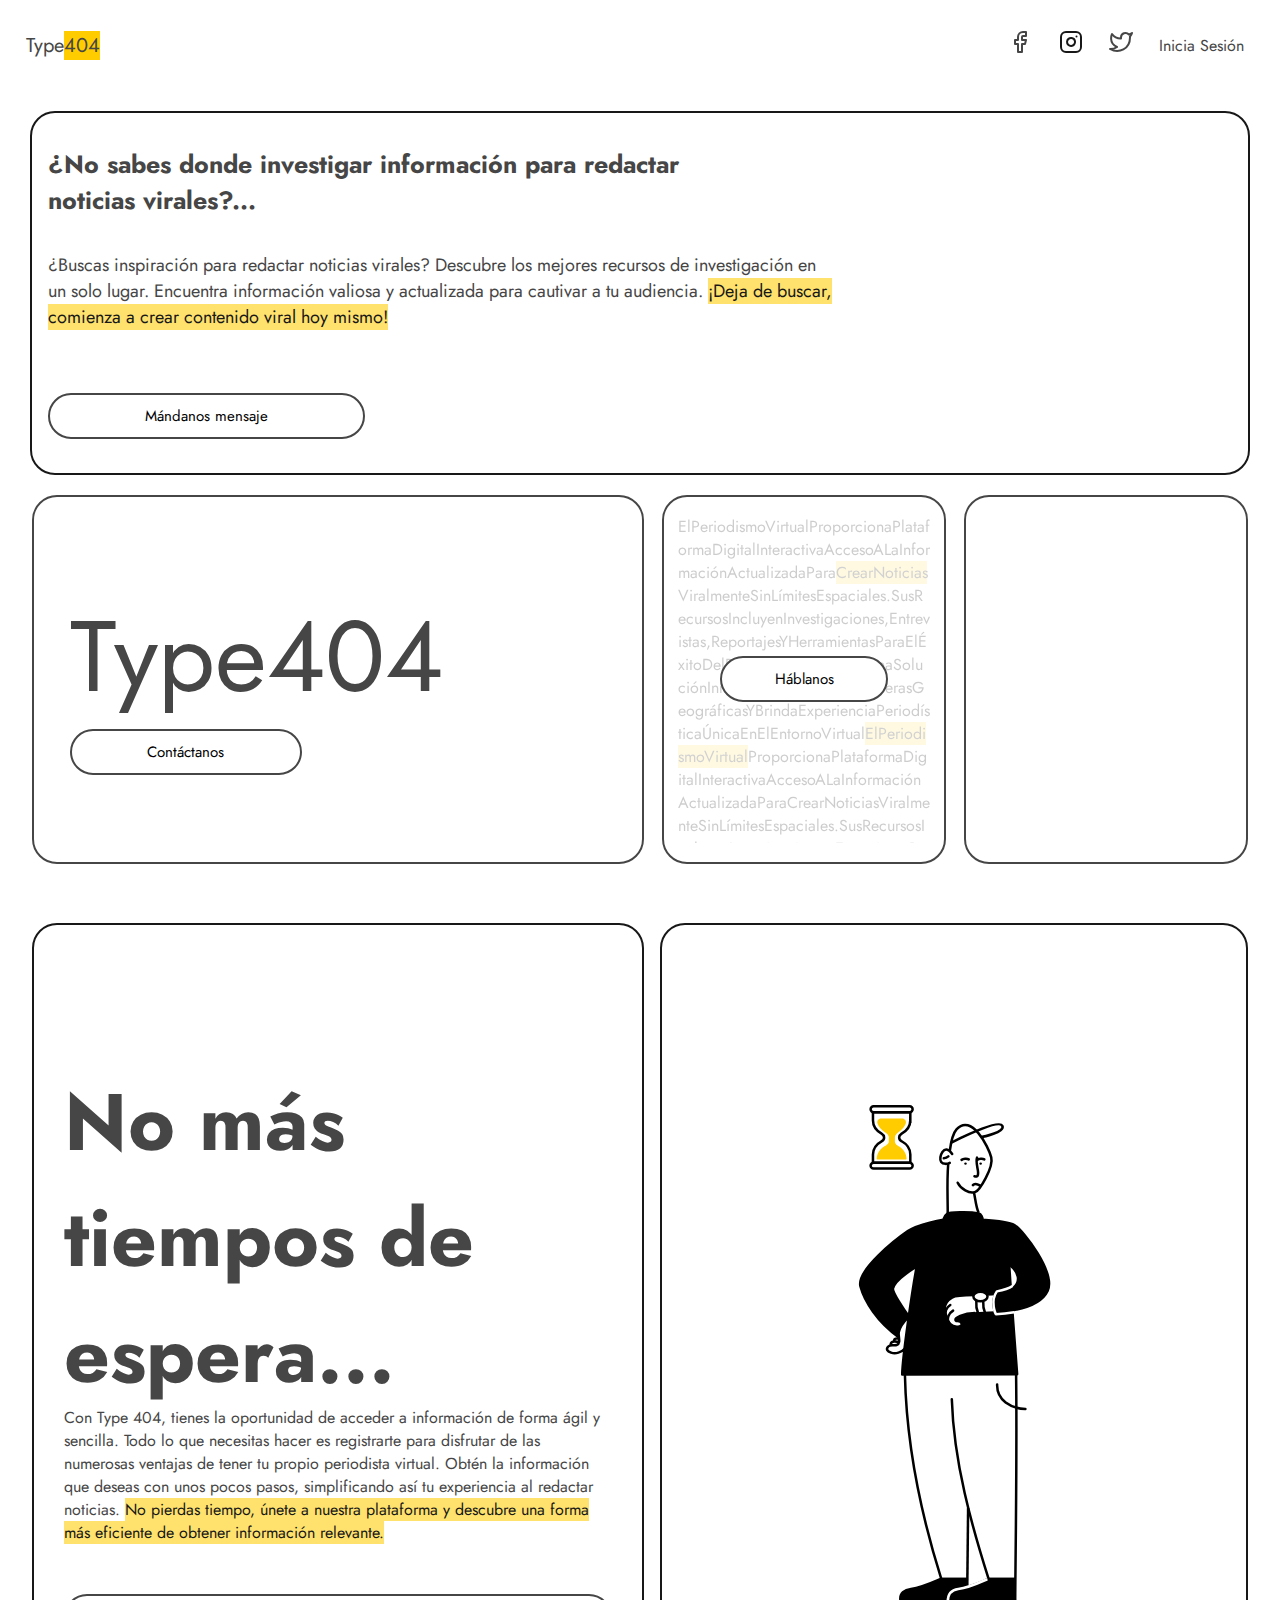
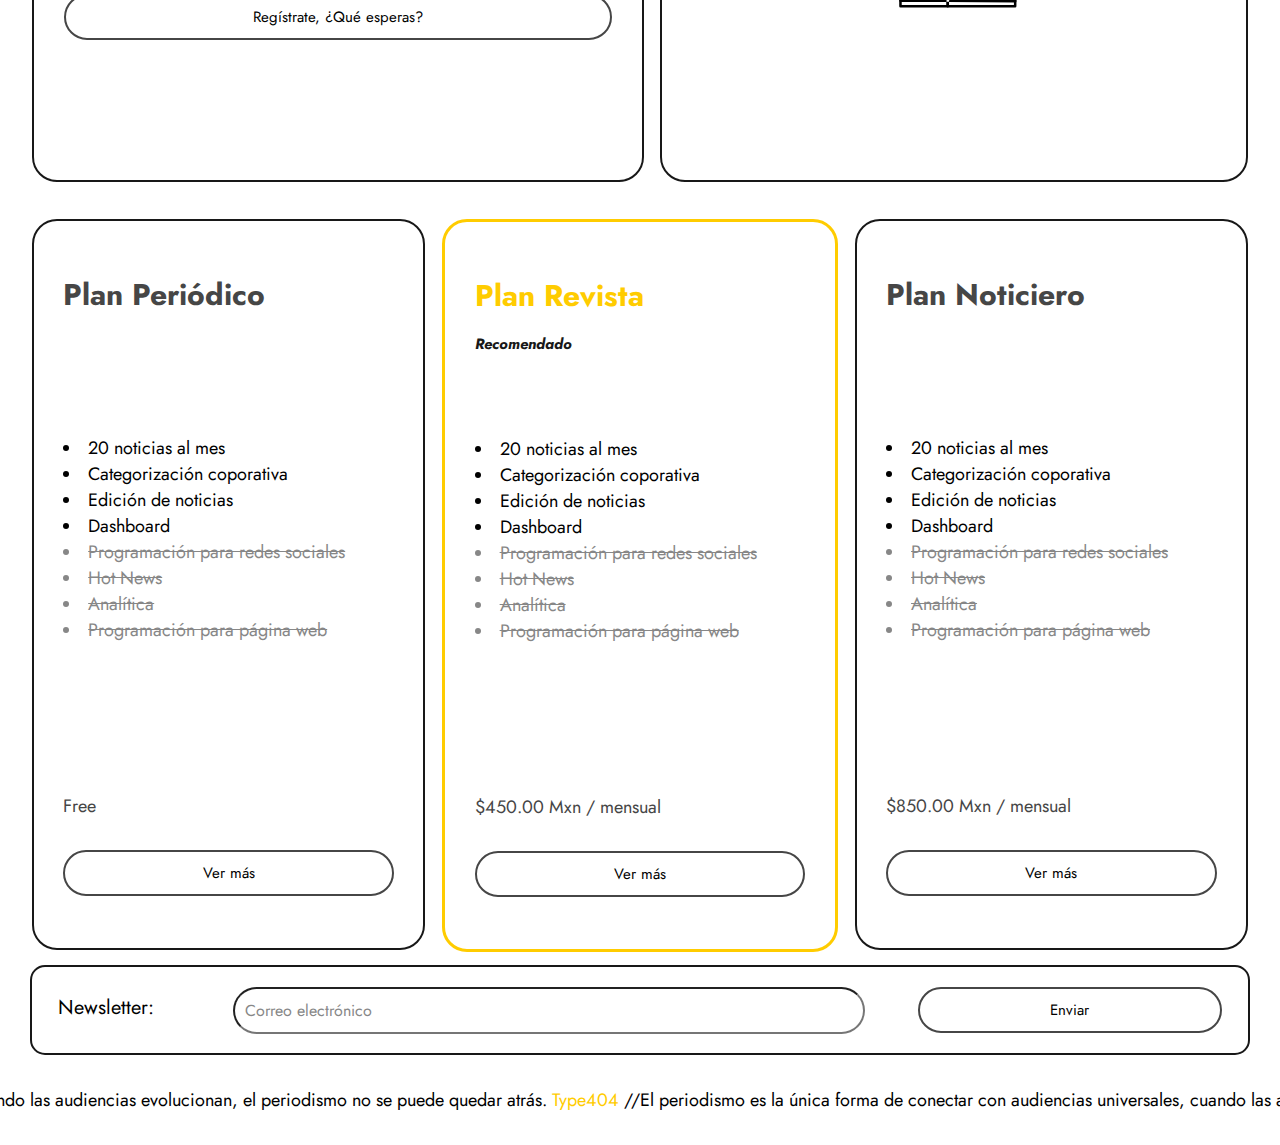
==== public/index.html @ d4f7fb77 "Firebase deploy" ====
<!DOCTYPE html>
<html lang="en">
<head>
    <meta charset="UTF-8">
    <meta name="viewport" content="width=device-width, initial-scale=1.0">
    <link rel="stylesheet" href="styles.css">
    <link rel="preconnect" href="https://fonts.googleapis.com">
    <link rel="preconnect" href="https://fonts.gstatic.com" crossorigin>
    <link rel="icon" href="icon.png">
    <link href="https://fonts.googleapis.com/css2?family=Inter:wght@600&family=Jost:ital,wght@0,300;0,500;1,400&display=swap" rel="stylesheet">
    <title id="docTitle">Type404 │ AI Newsletter</title>
    <meta name="description" content="Type404 es una plataforma digital para generar noticias virales con Inteligencia Artificial">
    <meta name="keywords" content="Periódico, Noticias, Inteligencia, Artificial, Inteligencia Artificial, Recientes, Publicaciones, Siglo, Multimedia, Type404, Viral">
    <meta name="author" content="INTELLOAI">
    <meta name="language" content="Español">
    <meta property="og:type" content="Website">
    <meta property="og:url" content="LogoMin.png">
    <meta property="twitter:url" content="LogoMin.png">
    <meta property="twitter:card" content="Website">
    <meta property="og:image" content="LogoMin.png">
    <meta property="og:title" content="Type404">
    <meta property="og:description" content="Type404 es una plataforma digital para generar noticias virales con Inteligencia Artificial">
</head>
<body>
    <header class="container">
        <div class="logoheader">Type<span class="highlight2">404</span></div>
        <div class="conT">
            <ul>
                <li class="insta"><svg xmlns="http://www.w3.org/2000/svg" width="24" height="24" viewBox="0 0 24 24" fill="none" stroke="#464646" stroke-width="2" stroke-linecap="round" stroke-linejoin="round" class="feather feather-facebook"><path d="M18 2h-3a5 5 0 0 0-5 5v3H7v4h3v8h4v-8h3l1-4h-4V7a1 1 0 0 1 1-1h3z" class="iconH"></path></svg></li>
                <li class="insta"><a href="https://www.instagram.com/type404.ai/" target="_blank" class="ig"><svg xmlns="http://www.w3.org/2000/svg" width="24" height="24" viewBox="0 0 24 24" fill="none" stroke="currentColor" stroke-width="2" stroke-linecap="round" stroke-linejoin="round" class="feather feather-instagram"><rect x="2" y="2" width="20" height="20" rx="5" ry="5"></rect><path d="M16 11.37A4 4 0 1 1 12.63 8 4 4 0 0 1 16 11.37z"  class="iconH"></path><line x1="17.5" y1="6.5" x2="17.51" y2="6.5"></line></svg></a></li>
                <li class="insta"><svg xmlns="http://www.w3.org/2000/svg" width="24" height="24" viewBox="0 0 24 24" fill="none" stroke="currentColor" stroke-width="2" stroke-linecap="round" stroke-linejoin="round" class="feather feather-twitter"><path d="M23 3a10.9 10.9 0 0 1-3.14 1.53 4.48 4.48 0 0 0-7.86 3v1A10.66 10.66 0 0 1 3 4s-4 9 5 13a11.64 11.64 0 0 1-7 2c9 5 20 0 20-11.5a4.5 4.5 0 0 0-.08-.83A7.72 7.72 0 0 0 23 3z" class="iconH"></path></svg></li>
                <li class="display" id="texto-cambiante">Inicia Sesión</li>
            </ul>
        </div>
    </header>
    <div class="cardC">
        <div class="card">
            <div class="cardH">
                <h2 class="cardT">¿No sabes donde investigar información para redactar noticias virales?...</h2>
                <p class="cardP">¿Buscas inspiración para redactar noticias virales? Descubre los mejores recursos de investigación en un solo lugar. Encuentra información valiosa y actualizada para cautivar a tu audiencia. <span class="highlight">¡Deja de buscar, comienza a crear contenido viral hoy mismo!</span></p>
                <button class="cta">Mándanos mensaje</button>
            </div>
            <div class="imgC">
                <img src="404.svg" class="img1 entrada-divertida">
                <!-- <img class="finger" src="https://s3-us-west-2.amazonaws.com/s.cdpn.io/62921/middle-finger-emoji.png" alt="" /> -->
            </div>
        </div>
    </div>
     <div class="smallC">
        <div class="cardCont">
            <div class="card2">
                <div class="titC1">
                    Type404
                    <button class="cta">Contáctanos</button>
                </div>
            </div>
            <div class="card3">
                 <button class="cta">Háblanos</button>
                <div class="textC2"><p class="card3p">ElPeriodismoVirtualProporcionaPlataformaDigitalInteractivaAccesoALaInformaciónActualizadaPara<span class="highlight">CrearNoticias</span>ViralmenteSinLímitesEspaciales.SusRecursosIncluyenInvestigaciones,Entrevistas,ReportajesYHerramientasParaElÉxitoDelProyectoPeriodístico.UnaSoluciónInnovadoraQueRompeBarrerasGeográficasYBrindaExperienciaPeriodísticaÚnicaEnElEntornoVirtual<span class="highlight">ElPeriodismoVirtual</span>ProporcionaPlataformaDigitalInteractivaAccesoALaInformaciónActualizadaParaCrearNoticiasViralmenteSinLímitesEspaciales.SusRecursosIncluyenInvestigaciones,Entrevistas,ReportajesYHerramientasParaElÉxitoDelProyectoPeriodístico.UnaSoluciónInnovadoraQueRompeBarrerasGeográficasYBrindaExperienciaPeriodísticaÚnicaEnElEntornoVirtual.</p></div>
            </div>
            <div class="card4">
                    <img src="Loading.svg" alt="Loading" class="bg2I entrada-divertida">
            </div>
        </div>
     </div>
     <section class="cont4">
        <div class="contenido4">
            <div class="notime">
                <img src="Waiting.svg" alt="wait time" class="bg3I">
            </div>
            <div class="conT4">
                <h2 class="textC4">No más tiempos de espera...</h2>
                <p class="parC4">Con Type 404, tienes la oportunidad de acceder a información de forma ágil y sencilla. Todo lo que necesitas hacer es registrarte para disfrutar de las numerosas ventajas de tener tu propio periodista virtual. Obtén la información que deseas con unos pocos pasos, simplificando así tu experiencia al redactar noticias. <span class="highlight">No pierdas tiempo, únete a nuestra plataforma y descubre una forma más eficiente de obtener información relevante.</p>
                <button class="cta">Regístrate, ¿Qué esperas?</button>
            </div>
        </div>
    </section>
    <section class="cont5">
        <div class="contenido5">
            <div class="price5">
                <div class="contprice">
                    <h3 class="titprice">Plan Periódico</h3>
                    <ul class="parprice">
                        <li>20 noticias al mes</li>
                        <li>Categorización coporativa</li>
                        <li>Edición de noticias</li>
                        <li>Dashboard</li>
                        <li class="noneprice">Programación para redes sociales</li>
                        <li class="noneprice">Hot News</li>
                        <li class="noneprice">Analítica</li>
                        <li class="noneprice">Programación para página web</li>
                    </ul>
                    <h1 class="price">Free</h1>
                    <button class="cta">Ver más</button>
                </div>
            </div>
            <div class="price5-1">
                <div class="contprice">
                    <h3 class="titprice active">Plan Revista <br><span class="rec">Recomendado</span></br></h3>
                    <ul class="parprice">
                        <li>20 noticias al mes</li>
                        <li>Categorización coporativa</li>
                        <li>Edición de noticias</li>
                        <li>Dashboard</li>
                        <li class="noneprice">Programación para redes sociales</li>
                        <li class="noneprice">Hot News</li>
                        <li class="noneprice">Analítica</li>
                        <li class="noneprice">Programación para página web</li>
                    </ul>
                    <h1 class="price">$450.00 Mxn / mensual</h1>
                    <button class="cta">Ver más</button>
                </div>
            </div>
            <div class="price5">
                <div class="contprice">
                    <h3 class="titprice">Plan Noticiero</h3>
                    <ul class="parprice">
                        <li>20 noticias al mes</li>
                        <li>Categorización coporativa</li>
                        <li>Edición de noticias</li>
                        <li>Dashboard</li>
                        <li class="noneprice">Programación para redes sociales</li>
                        <li class="noneprice">Hot News</li>
                        <li class="noneprice">Analítica</li>
                        <li class="noneprice">Programación para página web</li>
                    </ul>
                    <h1 class="price">$850.00 Mxn / mensual</h1>
                    <button class="cta">Ver más</button>
                </div>
            </div>
        </div>
    </section>
    <section class="formC">
    <div class="formulario">
        <form class="forma">    
          <label for="email" class="txtF">Newsletter:</label>
          <input type="email" id="email" name="email" required onclick="limpiarTexto(this)" onblur="restaurarTexto(this)" value="Correo electrónico" class="inputF" autocomplete="email">
          <button type="submit" class="cta">Enviar</button>
        </form>
      </div>
    </section>
    <script src="sript.js"></script>
</body>
<footer class="evo">
    <div id="evo" class="evoT">El periodismo es la única forma de conectar con audiencias universales, cuando las audiencias evolucionan, el periodismo no se puede quedar atrás. <span class="am">Type404</span> // El periodismo es la única forma de conectar con audiencias universales, cuando las audiencias evolucionan, el periodismo no se puede quedar atrás. <span class="am">Type404</span> // El periodismo es la única forma de conectar con audiencias universales, cuando las audiencias evolucionan, el periodismo no se puede quedar atrás. <span class="am">Type404</span> // El periodismo es la única forma de conectar con audiencias universales, cuando las audiencias evolucionan, el periodismo no se puede quedar atrás. <span class="am">Type404</span> //</div>
</footer>
</html>
---- public/styles.css ----
/* font-family: 'Inter', sans-serif;
font-family: 'Jost', sans-serif; */

@keyframes entrada-divertida {
    0% {
      opacity: 0;
      transform: translateY(25px);
    }
    100% {
      opacity: 1;
      transform: translateY(0);
    }
  }

  .entrada-divertida {
    opacity: 0; /* Inicialmente oculto */
    animation: entrada-divertida .5s ease-in-out forwards;
  }

* {
    margin: 0;
    padding: 0;
}

html {
    scroll-behavior: smooth;
}

::-webkit-scrollbar {
    width: 10px;
  }
  
  ::-webkit-scrollbar-track {
    background: white;
  }
  
  ::-webkit-scrollbar-thumb {
    background: #181818;
  }
  
  ::-webkit-scrollbar-thumb:hover {
    background: #ffcc00;
  }

body {
    font-family: 'Jost', sans-serif;
    background-color: white;
}

.highlight {
    background-color: #ffcc0092;
    color: #181818;
}

.highlight2 {
    background-color: #ffcc00;
    color: #464646;
}

.conT4 .cta {
    width: 90%;
}

.container {
    justify-content: space-between;
    align-items: center;
    height: 10vh;
    display: flex;
    /* padding-top: 10px; */
    flex-direction: row;
    width: 100%;
    /* margin: 0 40px; */
}
.logoheader {
    font-size: 20px;
    margin-left: 2%;
    cursor: pointer;
    color: #464646;
    transition: .5s ease;
}

.logoheader:hover span {
    background-color: #464646;
    color: #ffcc00;
    transition: .5s ease;
}

.logoheader:hover {
    color: #ffcc00;
}

.conT {
    min-width: 20%;
    width: auto;
    margin-right: 2%;
    transition: all .5s ease-out;
    /* margin-right: 20px; */
}


.conT ul {
    list-style: none;
    display: flex;
    justify-content: space-between;
    margin-right: 0;
    align-items: center;
    width: 100%;
}

.conT ul li .cta {
    width: auto;
}

.conT ul li {
    color: #464646;
    text-decoration: none;
    text-transform: capitalize;
    margin: 0 10px;
    stroke: #181818;
}

.insta a {
    color: #181818;
    fill: white;
    stroke: #181818;
}

.insta a:hover {
    color: #ffcc00;
}

.conT ul li:hover {
    color: #ffcc00;
    cursor: pointer;
    animation: .5s ease-out;
    font-weight: 400;
}

.conT ul li:after {
    color: #ffcc00;
}

.cardC {
    height: 45vh;
    /* background-color: #f3f3f3; */
    width: 100%;
    display: flex;
    flex-direction: column;
    justify-content: space-around;
    align-items: center;
}

.card {
    height: 40vh;
    width: 95%;
    /* background-color: #181818; */
    /* background-image: url("bg1.jpg");
    background-size: cover;
    background-position: center;
    background-repeat: no-repeat; */
    border: 2px solid #181818;
    border-radius: 25px;
    display: flex;
    justify-content: space-around;
}

.cardH {
    height: inherit;
    width: 65%;
    /* background-color: #464646; */
    border-radius: inherit;
    display: flex;
    flex-direction: column;
    align-items: start;
    justify-content: space-evenly;
    /* padding: 20px; */
}

.cardT {
    height:auto;
    width: 90%;
    text-align: start;
    color: #464646;
    font-size: 25px;
    overflow: hidden;
}

.cardP {
    height:30%;
    width: 100%;
    text-align: start;
    color: #464646;
    font-size: 18px;
    overflow: hidden;
}

.cta {
    font-family: 'Jost', sans-serif;
    width: 40%;
    height: auto;
    margin-top: 0;
    font-size: 15px;
    padding: 10px;
    background-color: transparent;
    border-radius: 25px;
    border: 2px solid #464646;
    cursor: pointer;
}

.cta:hover {
    border: 2px solid #181818;
    background-color: #ffcc00;
    color: #181818;
    transition: all .5s ease-in-out;
}

.imgC {
    width: auto;
    height: 100%;
}

.img1 {
    width: auto;
    height: 100%;
}

.smallC {
    width: 100%;
    height: 45vh;
    display: flex;
    justify-content: center;
    transition: all .5s ease-out;
}

.cardCont {
    width: 95%;
    display: flex;
    justify-content: space-between;
    align-items: flex-start;
    height: 45vh;
}

.card2 {
    height: 90%;
    width: 50%;
    border: 2px solid #464646;
    border-radius: 25px;
}

.card3 {
    height: 90%;
    width: 23%;
    border: 2px solid #464646;
    border-radius: 25px;
    justify-content: center;
    display: flex;
    align-items: center;
    position: relative;
}

.card4 {
    height: 90%;
    width: 23%;
    border: 2px solid #464646;
    border-radius: 25px;
}

.titC1 {
    height: 100%;
    width: 95%;
    font-size: 100px;
    display: flex;
    flex-direction: column;
    margin-left: 6%;
    margin-right: 6%;
    justify-content: center;
    align-items: flex-start;
    color: #464646;
}

/* .titC1 span {
    color: #ffcc00;
} */

.textC2 {
    width: 95%;
    height: 90%;
    display: flex;
    justify-content: center;
    align-items: center;
}

.card3p {
    height: 100%;
    width: 95%;
    word-wrap: break-word;
    overflow: hidden;
    filter: opacity(.2);
    pointer-events: none;
    user-select: none;
}

.card3 .cta {
    position: absolute;
    width: 60%;
    z-index: 9999;
    background-color: white;
}

.card3 .cta:hover {
    background-color: #ffcc00;
    color: #181818;
}

.cont4 {
    width: 100%;
    height: 100vh;
    display: flex;
    justify-content: space-around;
    align-items: center;
}

.notime {
    width: 48%;
    height: 100%;
    display: flex;
    border: 2px solid #181818;
    border-radius: 25px;
}

.conT4 {
    width: 50%;
    height: 100%;
    display: flex;
    border: 2px solid #181818;
    border-radius: 25px;
    align-items: center;
    justify-content: center;
    flex-direction: column;
}

.bg3I {
    height: auto;
    width: 100%; 
}

.contenido4 {
    width: 95%;
    display: flex;
    height: 95vh;
    justify-content: space-between;
    flex-direction: row-reverse;
}

.textC4 {
    width: 90%;
    height: 40%;
    font-size: 80px;
    color: #464646;
}

.parC4 {
    width: 90%;
    height: auto;
    margin-bottom: 50px;
    color: #464646;
}

.formC {
    width: 100%;
    height: 10vh;
    display: flex;
    align-items: center;
    justify-content: center;
    /* margin-bottom: 20px; */
}

.formulario {
    width: 95%;
    height: 95%;
    margin: 0 auto;
    display: flex;
    justify-content: center;
    align-items: center;
    border: 2px solid #181818;
    border-radius: 15px;
  }

.forma {
    width: 100%;
    height: 40%;
    display: flex;
    align-items: center;
    justify-content: space-around;
}  

  .txtF {
    display: flex;
    flex-direction: column;
    width: 10%;
    height: 100%;
    font-size: 20px;
  }

  .insta .iconH {
    fill: white;
  }

  .insta .iconH:hover {
    stroke: #ffcc00;
  }

  .inputF {
    width: 50%;
    height: auto;
    padding: 10px;
    font-size: 16px;
    border-radius: 25px;
    transition: all .3s ease-out;
    font-family: "Jost", "sans-serif";
    color: #878787;
  }

  .formulario .cta {
    width: 25%;
  }

  .evo {
    width: 100%;
    height: 10vh;
    display: flex;
    align-items: center;
    justify-content: center;
    overflow: hidden;
  }

  .evoT {
    white-space: nowrap;
    font-size: 18px;
    font-weight: bold;
    width: max-content;
    position: relative;
    font-weight: 400;
  }

  .am {
    color: #ffcc00;
  }

  .cont5 {
    width: 100%;
    height: 85vh;
    display: flex;
    align-items: center;
    justify-content: center;
  }

  .contenido5 {
    width: 95%;
    height: 95%;
    display: flex;
    flex-direction: row;
    align-items: space-between;
    justify-content: space-between;
  }

  .price5 {
    width: 32%;
    height: 100%;
    border: 2px solid #181818;
    border-radius: 25px;
    display: flex;
    flex-direction: column;
    justify-content: center;
    align-items: center;
  }

  .price5-1 {
    width: 32%;
    height: 100%;
    border: 3px solid #ffcc00;
    border-radius: 25px;
    display: flex;
    flex-direction: column;
    justify-content: center;
    align-items: center;
  }

  .contprice {
    width: 85%;
    height: 90%;
    display: flex;
    flex-direction: column;
    align-items: start;
    justify-content: space-around;
  }

  .titprice {
    font-family: "Jost", sans-serif;
    font-size: 30px;
    color: #464646;
    width: 100%;
    height: 20%;
  }

  .parprice {
    font-family: "Jost", sans-serif;
    font-size: 18px;
    height: 50%;
    list-style-position: inside;
}

.noneprice {
    color: #878787;
    text-decoration: line-through;
}

.price {
    font-family: "Jost", sans-serif;
    font-size: 18px;
    font-weight: 400;
    color: #464646;
}

.contprice .cta {
    width: 100%;
}

.active {
    color: #ffcc00;
}

.rec {
    font-family: "Jost", sans-serif;
    font-size: 15px;
    color: #181818;
    font-style: italic;
    align-self: flex-end;
}



@media (max-width: 768px) {

    .container {
        justify-content: space-around;
        background-color: white;
        z-index: 999999;
    }

    .logoheader {
        font-size: 25px;
        font-weight: 500;
    }

    .conT ul {
        justify-content: end;
        margin-right: 1%;
        width: 100%;
    }

    .conT {
        width: 40%;
    }

    .conT ul li {
    display: none;
    font-size: 15px;
    }

    .display {
        display: block !important;
        font-size: 20px;
    }

    .container {
        position: fixed;
        top: 0;
    }

    .cardC {
        margin-top: 10vh;
        height: 90vh;
    }

    .card {
        height: 95%;
        flex-direction: column;
        align-items: center;
    }

    .cardH {
        width: 90%;
        max-height: 45%;
    }

    .cardT {
        height: 20%;
        font-size: 15px;
    }

    .cardP {
        font-size: 10px;
    }

    .cta  {
        width: 100%;
        color: #181818;
    }

    .imgC {
        width: 100%;
        height: 60%;
        align-items: center;
        display: flex;
        justify-content: center;
    }
    
    .img1 {
        width: 100%;
        height: auto;
    }

    .smallC {
        flex-direction: column;
        height: 90vh;
        align-items: center;
    }

    .cardCont {
        flex-direction: column;
        height: 90vh;
        justify-content: space-around;
    }

    .card2 {
        height: 23%;
        width: 100%;
        border: 2px solid #464646;
        border-radius: 25px;
        display: flex;
        justify-content: center;
    }
    
    .card3 {
        height: 23%;
        width: 100%;
        border: 2px solid #464646;
        border-radius: 25px;
    }
    
    .card4 {
        display: flex;
        justify-content: center;
        height: 45%;
        width: 100%;
        border: 2px solid #464646;
        border-radius: 25px;
    }

    .titC1 {
        font-size: 50px !important;
        align-items: center;
        margin: 0;
    }

    .bg2I {
        height: 100%;
        width: auto;
    }

    .titC1 .cta {
        width: 95%;
    }

    .card3 .cta {
        width: 90%;
    }

    .cont4 {
        height: 180vh !important;
    }

    .contenido4 {
        flex-direction: column-reverse;
        width: 95%;
        height: 100%;
        justify-content: space-around;
    }

    .conT4 {
        width: 100%;
        height: 48%;
    }

    .notime {
        width: 100%;
        height: 48%;
    }

    .textC4 {
        font-size: 45px;
        height: 30%;
    }

    .formC {
        height: 25vh;
    }

    .forma {
        flex-direction: column;
        height: 90%;
        width: 90%;
    }

    .txtF {
        width: 100%;
        height: auto;
    }

    .inputF {
        width: calc(100% - 20px);
    }

    .forma .cta {
        width: 100%;
    }

    .evo {
        width: 100%;
        height: 10vh;
        display: flex;
        justify-content: center;
        align-items: center;
    }

    .evoT {
        height: 90%;
        width: 95%;
    }

    .cont5 {
        width: 100%;
        height: 300vh;
    }

    .contenido5 {
        flex-direction: column;
        width: 100%;
        height: 99%;
        align-items: center;
        justify-content: center;
    }

    .price5 {
        width: 95%;
        height: 32%;
    }
}
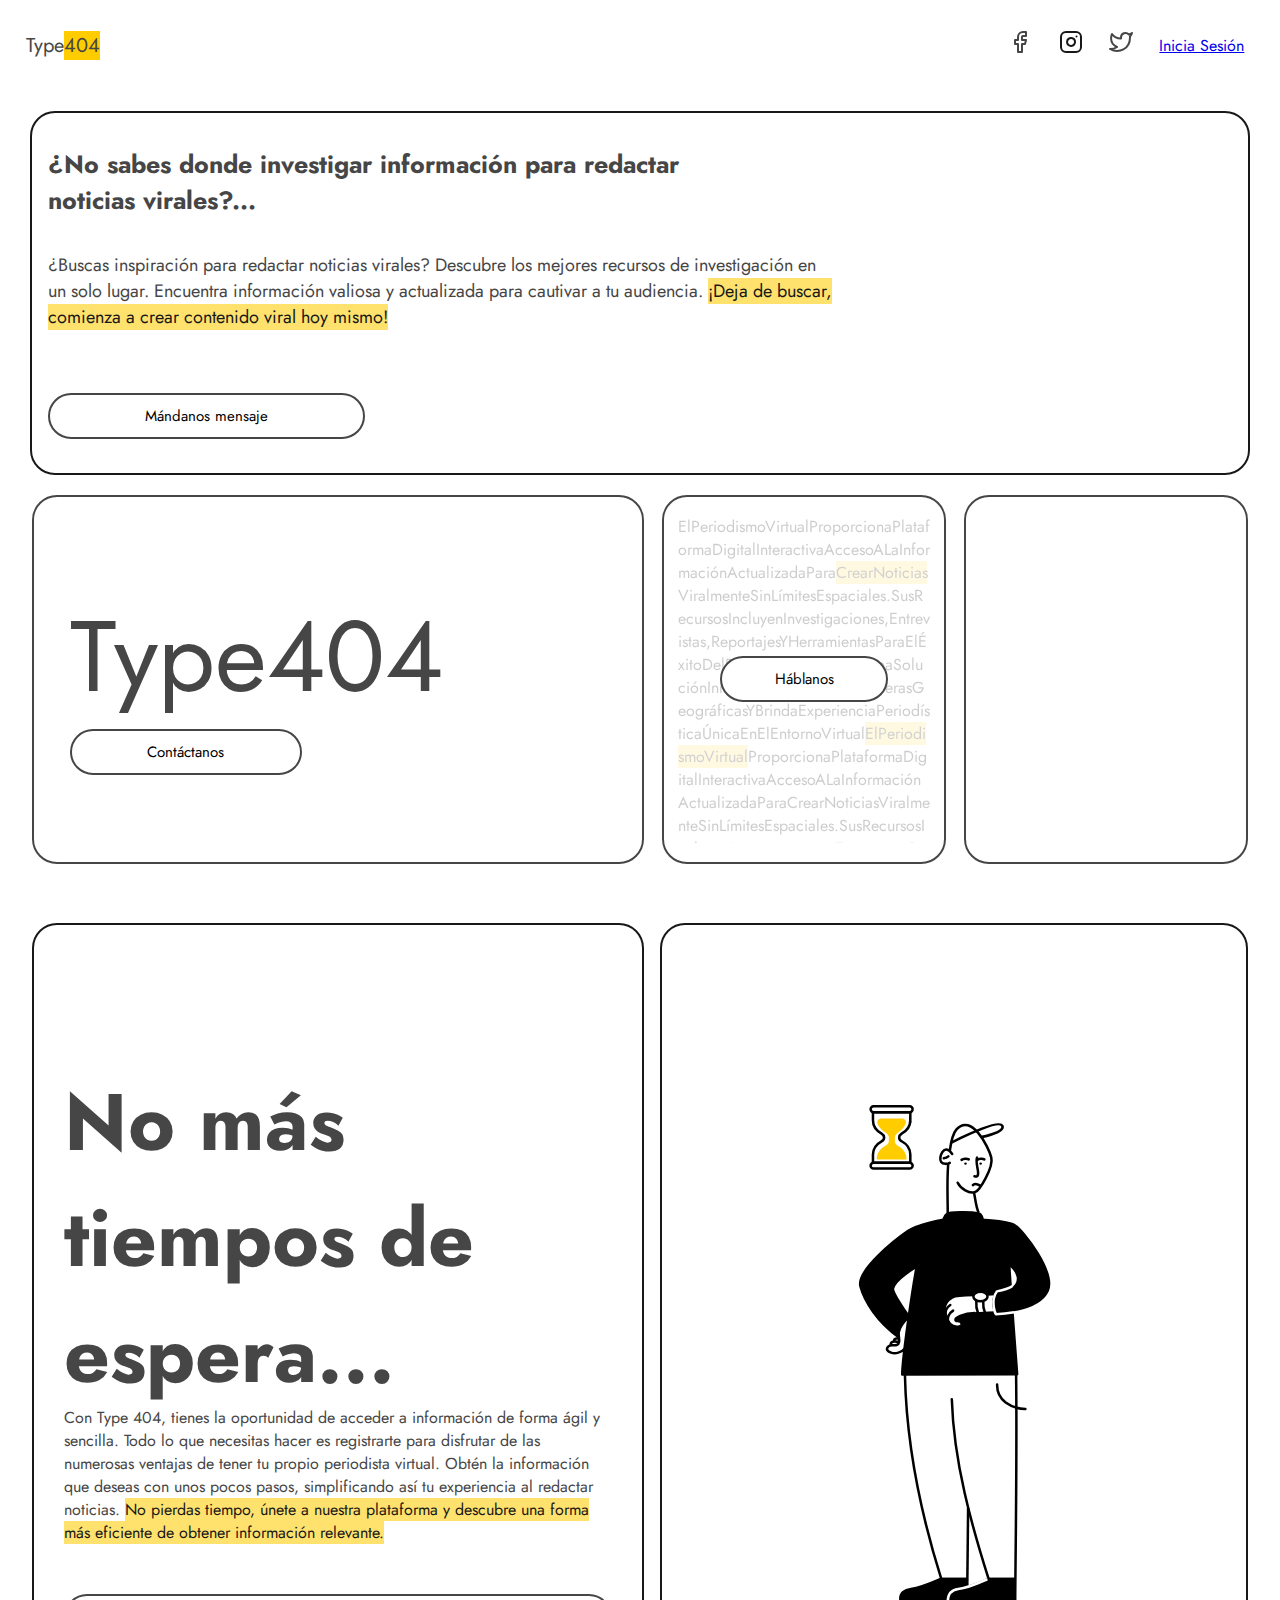
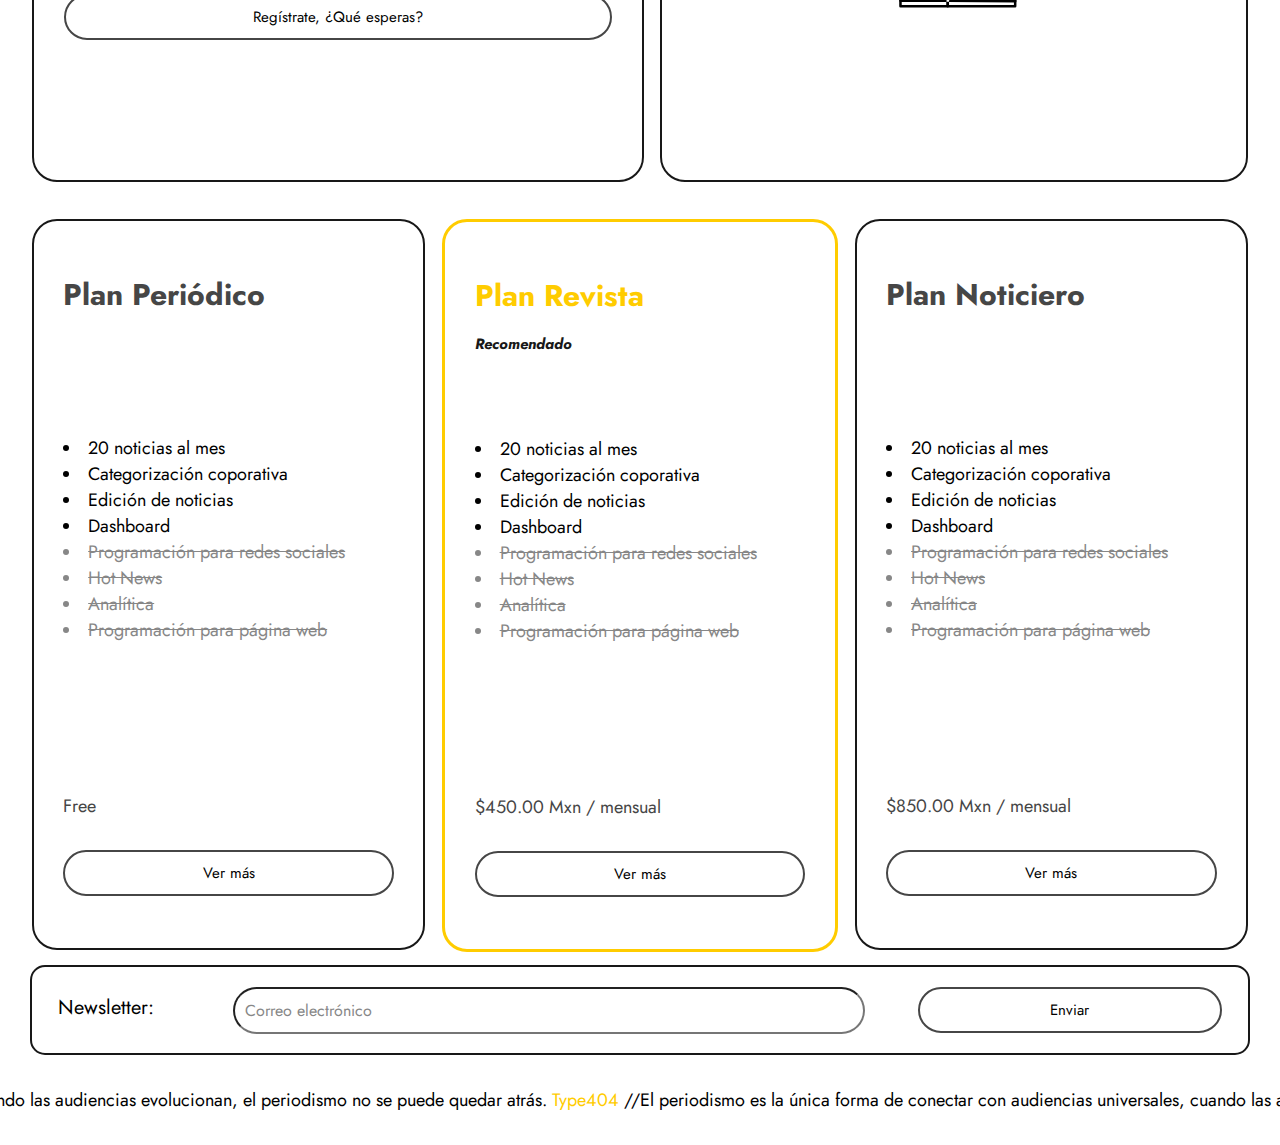
==== commit 46164050: "LoginAdd" ====
--- a/public/index.html
+++ b/public/index.html
@@ -29,7 +29,7 @@
                 <li class="insta"><svg xmlns="http://www.w3.org/2000/svg" width="24" height="24" viewBox="0 0 24 24" fill="none" stroke="#464646" stroke-width="2" stroke-linecap="round" stroke-linejoin="round" class="feather feather-facebook"><path d="M18 2h-3a5 5 0 0 0-5 5v3H7v4h3v8h4v-8h3l1-4h-4V7a1 1 0 0 1 1-1h3z" class="iconH"></path></svg></li>
                 <li class="insta"><a href="https://www.instagram.com/type404.ai/" target="_blank" class="ig"><svg xmlns="http://www.w3.org/2000/svg" width="24" height="24" viewBox="0 0 24 24" fill="none" stroke="currentColor" stroke-width="2" stroke-linecap="round" stroke-linejoin="round" class="feather feather-instagram"><rect x="2" y="2" width="20" height="20" rx="5" ry="5"></rect><path d="M16 11.37A4 4 0 1 1 12.63 8 4 4 0 0 1 16 11.37z"  class="iconH"></path><line x1="17.5" y1="6.5" x2="17.51" y2="6.5"></line></svg></a></li>
                 <li class="insta"><svg xmlns="http://www.w3.org/2000/svg" width="24" height="24" viewBox="0 0 24 24" fill="none" stroke="currentColor" stroke-width="2" stroke-linecap="round" stroke-linejoin="round" class="feather feather-twitter"><path d="M23 3a10.9 10.9 0 0 1-3.14 1.53 4.48 4.48 0 0 0-7.86 3v1A10.66 10.66 0 0 1 3 4s-4 9 5 13a11.64 11.64 0 0 1-7 2c9 5 20 0 20-11.5a4.5 4.5 0 0 0-.08-.83A7.72 7.72 0 0 0 23 3z" class="iconH"></path></svg></li>
-                <li class="display" id="texto-cambiante">Inicia Sesión</li>
+                <li class="display" id="texto-cambiante"><a href="login.html">Inicia Sesión</a></li>
             </ul>
         </div>
     </header>
